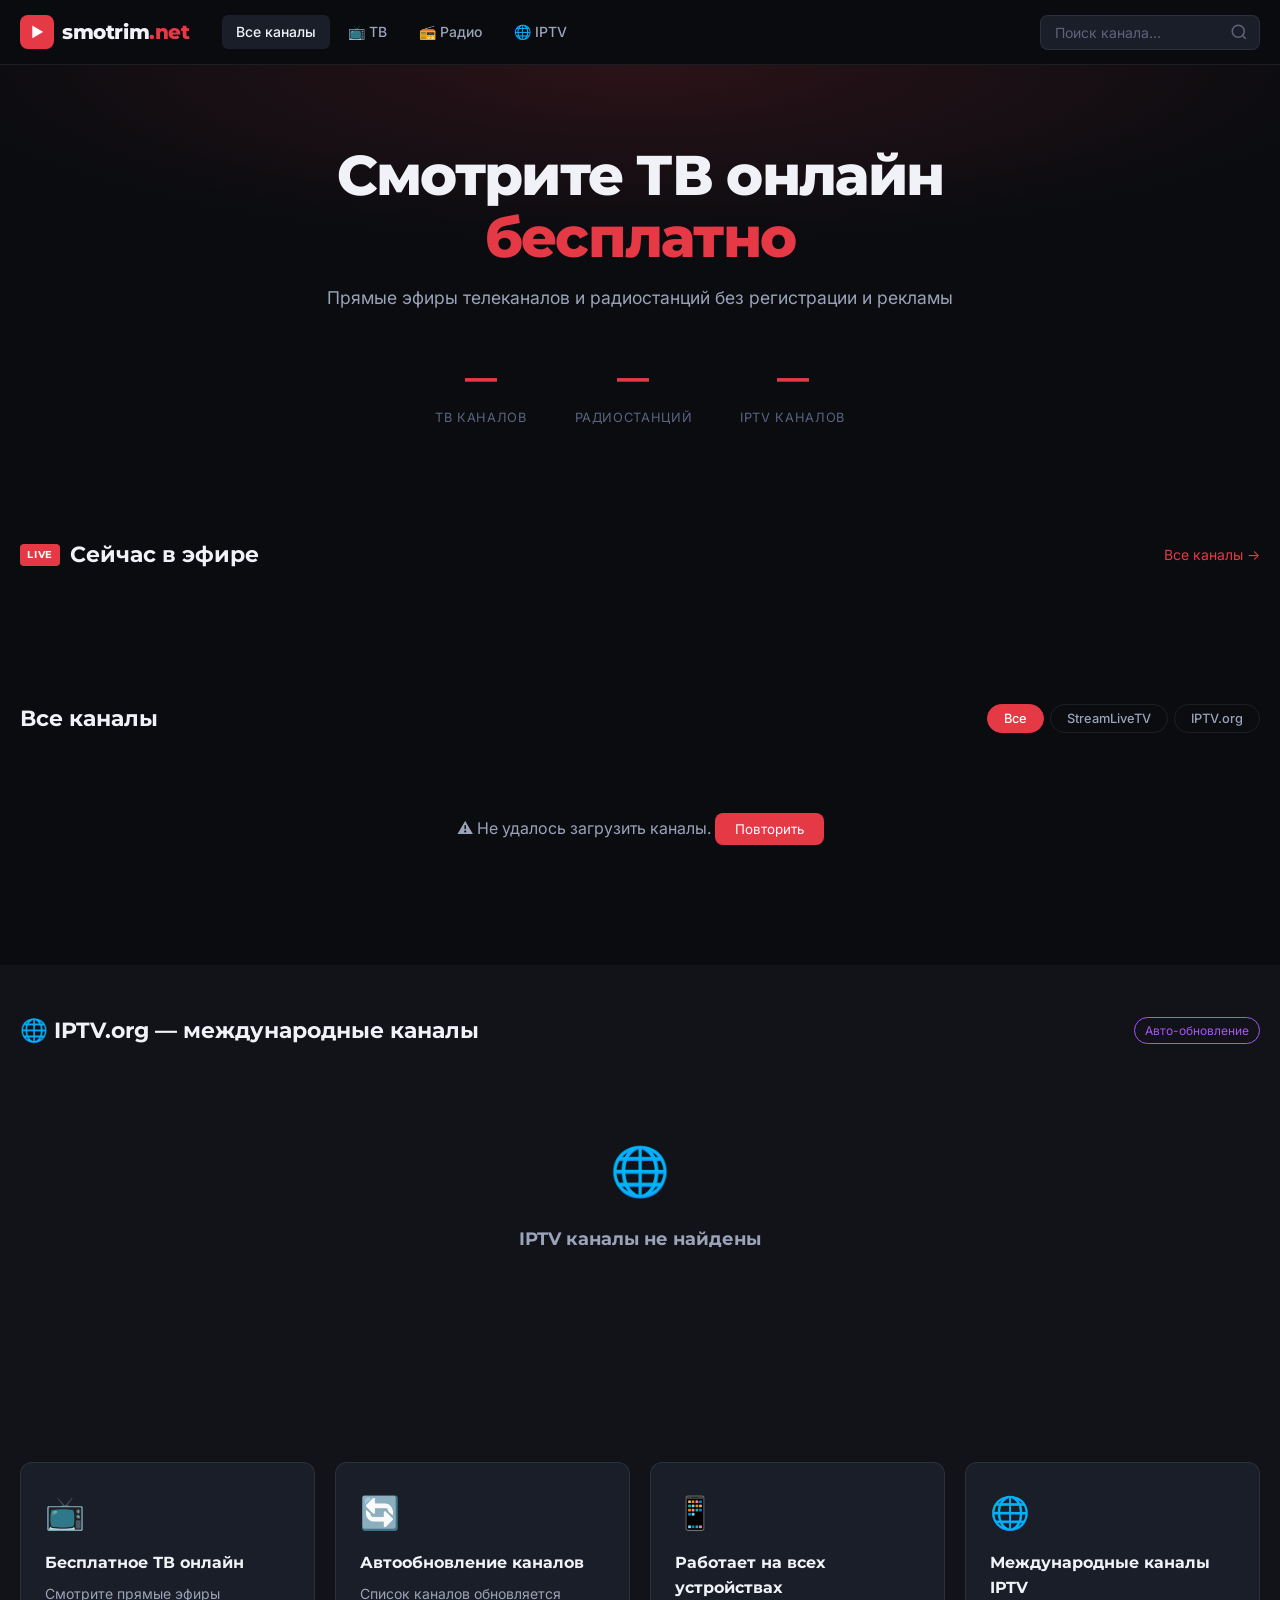
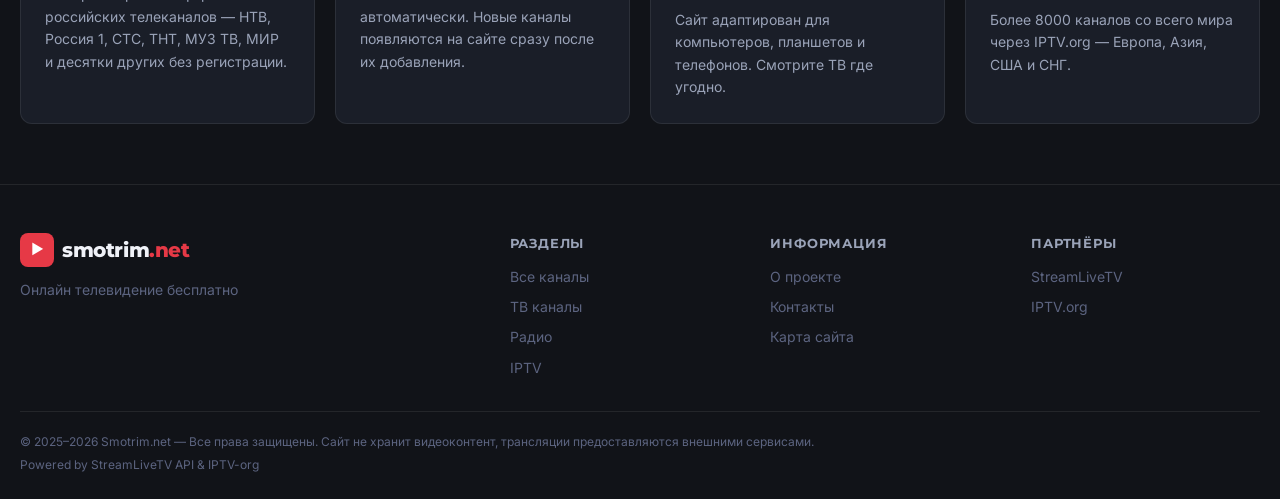
==== index.html @ cafd14a3 "Add files via upload" ====
<!DOCTYPE html>
<html lang="ru">
<head>
  <meta charset="UTF-8">
  <meta name="viewport" content="width=device-width, initial-scale=1.0">
  <title>Smotrim.net — Смотреть ТВ онлайн бесплатно | Прямые эфиры каналов</title>
  <meta name="description" content="Smotrim.net — смотрите российское и зарубежное телевидение онлайн бесплатно. Прямые эфиры более 50 телеканалов без регистрации. Россия 1, НТВ, СТС, ТНТ, МУЗ ТВ и другие.">
  <meta name="keywords" content="смотреть тв онлайн, телевидение онлайн бесплатно, прямой эфир, российское тв онлайн, smotrim, стримлайв">
  <meta name="robots" content="index, follow">
  <meta name="author" content="Smotrim.net">
  <link rel="canonical" href="https://smotrim.net/">

  <!-- Open Graph -->
  <meta property="og:type" content="website">
  <meta property="og:url" content="https://smotrim.net/">
  <meta property="og:title" content="Smotrim.net — Смотреть ТВ онлайн бесплатно">
  <meta property="og:description" content="Прямые эфиры более 50 российских и зарубежных телеканалов бесплатно и без регистрации.">
  <meta property="og:image" content="https://smotrim.net/og-image.jpg">
  <meta property="og:locale" content="ru_RU">

  <!-- Twitter Card -->
  <meta name="twitter:card" content="summary_large_image">
  <meta name="twitter:title" content="Smotrim.net — ТВ онлайн">
  <meta name="twitter:description" content="Прямые эфиры телеканалов бесплатно">

  <!-- Schema.org -->
  <script type="application/ld+json">
  {
    "@context": "https://schema.org",
    "@type": "WebSite",
    "name": "Smotrim.net",
    "url": "https://smotrim.net",
    "description": "Онлайн телевидение — прямые эфиры российских и зарубежных телеканалов бесплатно",
    "potentialAction": {
      "@type": "SearchAction",
      "target": "https://smotrim.net/search?q={search_term_string}",
      "query-input": "required name=search_term_string"
    }
  }
  </script>

  <link rel="preconnect" href="https://fonts.googleapis.com">
  <link rel="preconnect" href="https://fonts.gstatic.com" crossorigin>
  <link href="https://fonts.googleapis.com/css2?family=Montserrat:wght@400;500;600;700;800&family=Inter:wght@300;400;500&display=swap" rel="stylesheet">
  <link rel="stylesheet" href="css/style.css">
  <link rel="icon" type="image/svg+xml" href="favicon.svg">
</head>
<body>

<!-- HEADER -->
<header class="site-header" id="site-header">
  <div class="header-inner">
    <a href="/" class="logo" aria-label="Smotrim.net — главная">
      <span class="logo-icon">▶</span>
      <span class="logo-text">smotrim<span class="logo-dot">.net</span></span>
    </a>

    <nav class="main-nav" id="main-nav">
      <a href="/" class="nav-link active" data-filter="all">Все каналы</a>
      <a href="/tv" class="nav-link" data-filter="tv">📺 ТВ</a>
      <a href="/radio" class="nav-link" data-filter="radio">📻 Радио</a>
      <a href="/iptv" class="nav-link" data-filter="iptv">🌐 IPTV</a>
    </nav>

    <div class="header-right">
      <div class="search-wrap">
        <input type="search" id="search-input" class="search-input" placeholder="Поиск канала..." autocomplete="off">
        <button class="search-btn" aria-label="Поиск">
          <svg width="18" height="18" fill="none" stroke="currentColor" stroke-width="2" viewBox="0 0 24 24"><circle cx="11" cy="11" r="8"/><path d="m21 21-4.35-4.35"/></svg>
        </button>
      </div>
      <button class="burger-btn" id="burger-btn" aria-label="Меню">
        <span></span><span></span><span></span>
      </button>
    </div>
  </div>
</header>

<!-- HERO BANNER -->
<section class="hero" id="hero">
  <div class="hero-content">
    <h1 class="hero-title">Смотрите ТВ онлайн <span class="hero-accent">бесплатно</span></h1>
    <p class="hero-subtitle">Прямые эфиры телеканалов и радиостанций без регистрации и рекламы</p>
    <div class="hero-stats" id="hero-stats">
      <div class="stat"><span class="stat-num" id="stat-tv">—</span><span class="stat-label">ТВ каналов</span></div>
      <div class="stat"><span class="stat-num" id="stat-radio">—</span><span class="stat-label">Радиостанций</span></div>
      <div class="stat"><span class="stat-num" id="stat-iptv">—</span><span class="stat-label">IPTV каналов</span></div>
    </div>
  </div>
  <div class="hero-bg"></div>
</section>

<!-- FEATURED / LIVE NOW -->
<section class="section live-section" id="live-section">
  <div class="container">
    <div class="section-header">
      <h2 class="section-title"><span class="live-badge-inline">LIVE</span> Сейчас в эфире</h2>
      <a href="#all-channels" class="see-all">Все каналы →</a>
    </div>
    <div class="featured-grid" id="featured-grid">
      <!-- filled by JS -->
    </div>
  </div>
</section>

<!-- ALL CHANNELS -->
<section class="section" id="all-channels">
  <div class="container">
    <div class="section-header">
      <h2 class="section-title" id="channels-title">Все каналы</h2>
      <div class="filter-tabs" id="filter-tabs">
        <button class="ftab active" data-source="all">Все</button>
        <button class="ftab" data-source="streamlivetv">StreamLiveTV</button>
        <button class="ftab" data-source="iptv">IPTV.org</button>
      </div>
    </div>

    <!-- Loading -->
    <div class="loading-state" id="loading-state">
      <div class="spinner"></div>
      <p>Загружаем каналы...</p>
    </div>

    <!-- Error -->
    <div class="error-state hidden" id="error-state">
      <p>⚠️ Не удалось загрузить каналы. <button onclick="loadChannels()">Повторить</button></p>
    </div>

    <!-- Channels grid -->
    <div class="channels-grid" id="channels-grid">
      <!-- filled by JS -->
    </div>

    <!-- Pagination -->
    <div class="pagination" id="pagination"></div>
  </div>
</section>

<!-- PLAYER MODAL -->
<div class="player-overlay" id="player-overlay" role="dialog" aria-modal="true" aria-labelledby="player-title">
  <div class="player-modal">
    <div class="player-header">
      <div class="player-title-wrap">
        <span class="live-dot-animated"></span>
        <h2 class="player-channel-name" id="player-title">Канал</h2>
      </div>
      <button class="player-close" id="player-close" aria-label="Закрыть">✕</button>
    </div>
    <div class="player-body">
      <div class="player-frame-wrap" id="player-frame-wrap">
        <iframe id="player-iframe" src="" allowfullscreen allow="autoplay; fullscreen; picture-in-picture" frameborder="0" title="Прямой эфир"></iframe>
      </div>
      <div class="player-info" id="player-info">
        <p class="player-desc" id="player-desc"></p>
        <div class="player-meta" id="player-meta"></div>
        <a class="player-fullpage-btn" id="player-fullpage-btn" href="#" target="_blank">
          ⛶ Открыть на полный экран
        </a>
      </div>
    </div>
  </div>
</div>

<!-- IPTV section -->
<section class="section iptv-section" id="iptv-channels-section">
  <div class="container">
    <div class="section-header">
      <h2 class="section-title">🌐 IPTV.org — международные каналы</h2>
      <span class="section-badge">Авто-обновление</span>
    </div>
    <div class="loading-state" id="iptv-loading">
      <div class="spinner"></div><p>Загружаем IPTV...</p>
    </div>
    <div class="channels-grid" id="iptv-grid"></div>
    <div class="pagination" id="iptv-pagination"></div>
  </div>
</section>

<!-- ABOUT SEO SECTION -->
<section class="about-section">
  <div class="container">
    <div class="about-grid">
      <div class="about-card">
        <div class="about-icon">📺</div>
        <h3>Бесплатное ТВ онлайн</h3>
        <p>Смотрите прямые эфиры российских телеканалов — НТВ, Россия 1, СТС, ТНТ, МУЗ ТВ, МИР и десятки других без регистрации.</p>
      </div>
      <div class="about-card">
        <div class="about-icon">🔄</div>
        <h3>Автообновление каналов</h3>
        <p>Список каналов обновляется автоматически. Новые каналы появляются на сайте сразу после их добавления.</p>
      </div>
      <div class="about-card">
        <div class="about-icon">📱</div>
        <h3>Работает на всех устройствах</h3>
        <p>Сайт адаптирован для компьютеров, планшетов и телефонов. Смотрите ТВ где угодно.</p>
      </div>
      <div class="about-card">
        <div class="about-icon">🌐</div>
        <h3>Международные каналы IPTV</h3>
        <p>Более 8000 каналов со всего мира через IPTV.org — Европа, Азия, США и СНГ.</p>
      </div>
    </div>
  </div>
</section>

<!-- FOOTER -->
<footer class="site-footer">
  <div class="container">
    <div class="footer-grid">
      <div class="footer-brand">
        <a href="/" class="logo footer-logo">
          <span class="logo-icon">▶</span>
          <span class="logo-text">smotrim<span class="logo-dot">.net</span></span>
        </a>
        <p class="footer-tagline">Онлайн телевидение бесплатно</p>
      </div>
      <div class="footer-links">
        <h4>Разделы</h4>
        <a href="/">Все каналы</a>
        <a href="/tv">ТВ каналы</a>
        <a href="/radio">Радио</a>
        <a href="/iptv">IPTV</a>
      </div>
      <div class="footer-links">
        <h4>Информация</h4>
        <a href="/about">О проекте</a>
        <a href="/contacts">Контакты</a>
        <a href="/sitemap.xml">Карта сайта</a>
      </div>
      <div class="footer-links">
        <h4>Партнёры</h4>
        <a href="https://stlivetv.tatnet.app" target="_blank" rel="noopener">StreamLiveTV</a>
        <a href="https://iptv-org.github.io" target="_blank" rel="noopener">IPTV.org</a>
      </div>
    </div>
    <div class="footer-bottom">
      <p>© 2025–2026 Smotrim.net — Все права защищены. Сайт не хранит видеоконтент, трансляции предоставляются внешними сервисами.</p>
      <p>Powered by StreamLiveTV API &amp; IPTV-org</p>
    </div>
  </div>
</footer>

<script src="js/app.js"></script>
</body>
</html>
---- css/style.css ----
/* ===================================
   SMOTRIM.NET — Main Stylesheet
   =================================== */

:root {
  --bg: #0a0c10;
  --bg2: #111318;
  --bg3: #181c24;
  --surface: #1a1e28;
  --surface2: #222736;
  --border: rgba(255,255,255,0.08);
  --accent: #e63946;
  --accent2: #ff6b6b;
  --accent-glow: rgba(230,57,70,0.25);
  --text: #f0f2f8;
  --text2: #9aa3b8;
  --text3: #5c6480;
  --live: #22c55e;
  --radio: #3b82f6;
  --iptv: #a855f7;
  --radius: 12px;
  --radius-sm: 8px;
  --shadow: 0 4px 24px rgba(0,0,0,0.4);
  --transition: 0.2s ease;
  --font-head: 'Montserrat', sans-serif;
  --font-body: 'Inter', sans-serif;
}

*, *::before, *::after { box-sizing: border-box; margin: 0; padding: 0; }

html { scroll-behavior: smooth; font-size: 16px; }

body {
  font-family: var(--font-body);
  background: var(--bg);
  color: var(--text);
  line-height: 1.6;
  overflow-x: hidden;
}

.container { max-width: 1280px; margin: 0 auto; padding: 0 20px; }
.hidden { display: none !important; }

/* ===== HEADER ===== */
.site-header {
  position: sticky;
  top: 0;
  z-index: 100;
  background: rgba(10,12,16,0.92);
  backdrop-filter: blur(16px);
  border-bottom: 1px solid var(--border);
}

.header-inner {
  max-width: 1280px;
  margin: 0 auto;
  padding: 0 20px;
  height: 64px;
  display: flex;
  align-items: center;
  gap: 32px;
}

.logo {
  display: flex;
  align-items: center;
  gap: 8px;
  text-decoration: none;
  flex-shrink: 0;
}

.logo-icon {
  width: 34px;
  height: 34px;
  background: var(--accent);
  border-radius: 8px;
  display: flex;
  align-items: center;
  justify-content: center;
  font-size: 14px;
  color: #fff;
}

.logo-text {
  font-family: var(--font-head);
  font-size: 1.25rem;
  font-weight: 800;
  color: var(--text);
  letter-spacing: -0.02em;
}

.logo-dot { color: var(--accent); }

.main-nav {
  display: flex;
  gap: 4px;
  flex: 1;
}

.nav-link {
  padding: 6px 14px;
  border-radius: 6px;
  text-decoration: none;
  color: var(--text2);
  font-size: 0.875rem;
  font-weight: 500;
  transition: var(--transition);
}

.nav-link:hover, .nav-link.active {
  color: var(--text);
  background: var(--surface);
}

.header-right {
  display: flex;
  align-items: center;
  gap: 12px;
  margin-left: auto;
}

.search-wrap {
  position: relative;
  display: flex;
  align-items: center;
}

.search-input {
  background: var(--surface);
  border: 1px solid var(--border);
  border-radius: 8px;
  padding: 8px 40px 8px 14px;
  color: var(--text);
  font-size: 0.875rem;
  width: 220px;
  transition: var(--transition);
  font-family: var(--font-body);
}

.search-input::placeholder { color: var(--text3); }
.search-input:focus {
  outline: none;
  border-color: var(--accent);
  width: 280px;
}

.search-btn {
  position: absolute;
  right: 8px;
  background: none;
  border: none;
  color: var(--text3);
  cursor: pointer;
  padding: 4px;
  display: flex;
  align-items: center;
}

.burger-btn {
  display: none;
  flex-direction: column;
  gap: 5px;
  background: none;
  border: none;
  cursor: pointer;
  padding: 6px;
}

.burger-btn span {
  display: block;
  width: 22px;
  height: 2px;
  background: var(--text2);
  border-radius: 2px;
  transition: var(--transition);
}

/* ===== HERO ===== */
.hero {
  position: relative;
  padding: 80px 20px 60px;
  text-align: center;
  overflow: hidden;
}

.hero-bg {
  position: absolute;
  inset: 0;
  background: radial-gradient(ellipse 80% 60% at 50% 0%, rgba(230,57,70,0.15) 0%, transparent 70%);
  pointer-events: none;
}

.hero-content { position: relative; z-index: 1; max-width: 700px; margin: 0 auto; }

.hero-title {
  font-family: var(--font-head);
  font-size: clamp(2rem, 5vw, 3.5rem);
  font-weight: 800;
  line-height: 1.1;
  letter-spacing: -0.03em;
  margin-bottom: 16px;
}

.hero-accent { color: var(--accent); }

.hero-subtitle {
  font-size: 1.1rem;
  color: var(--text2);
  margin-bottom: 40px;
}

.hero-stats {
  display: flex;
  justify-content: center;
  gap: 48px;
}

.stat { text-align: center; }
.stat-num {
  display: block;
  font-family: var(--font-head);
  font-size: 2rem;
  font-weight: 800;
  color: var(--accent);
}
.stat-label {
  font-size: 0.8rem;
  color: var(--text3);
  text-transform: uppercase;
  letter-spacing: 0.05em;
}

/* ===== SECTIONS ===== */
.section { padding: 48px 0; }
.iptv-section { background: var(--bg2); }

.section-header {
  display: flex;
  align-items: center;
  justify-content: space-between;
  margin-bottom: 24px;
  gap: 16px;
  flex-wrap: wrap;
}

.section-title {
  font-family: var(--font-head);
  font-size: 1.4rem;
  font-weight: 700;
  display: flex;
  align-items: center;
  gap: 10px;
}

.live-badge-inline {
  background: var(--accent);
  color: #fff;
  font-size: 0.65rem;
  font-weight: 700;
  padding: 3px 7px;
  border-radius: 4px;
  letter-spacing: 0.08em;
  animation: pulse-badge 2s infinite;
}

@keyframes pulse-badge {
  0%, 100% { opacity: 1; }
  50% { opacity: 0.6; }
}

.section-badge {
  font-size: 0.75rem;
  color: var(--iptv);
  border: 1px solid var(--iptv);
  padding: 3px 10px;
  border-radius: 20px;
}

.see-all {
  font-size: 0.875rem;
  color: var(--accent);
  text-decoration: none;
  transition: var(--transition);
}
.see-all:hover { color: var(--accent2); }

/* ===== FILTER TABS ===== */
.filter-tabs {
  display: flex;
  gap: 6px;
  flex-wrap: wrap;
}

.ftab {
  padding: 6px 16px;
  border-radius: 20px;
  border: 1px solid var(--border);
  background: transparent;
  color: var(--text2);
  font-size: 0.8rem;
  font-weight: 500;
  cursor: pointer;
  transition: var(--transition);
  font-family: var(--font-body);
}

.ftab:hover { border-color: var(--accent); color: var(--text); }
.ftab.active {
  background: var(--accent);
  border-color: var(--accent);
  color: #fff;
}

/* ===== FEATURED GRID (horizontal scroll) ===== */
.featured-grid {
  display: flex;
  gap: 16px;
  overflow-x: auto;
  padding-bottom: 8px;
  scrollbar-width: thin;
  scrollbar-color: var(--surface2) transparent;
}

.featured-grid::-webkit-scrollbar { height: 4px; }
.featured-grid::-webkit-scrollbar-track { background: transparent; }
.featured-grid::-webkit-scrollbar-thumb { background: var(--surface2); border-radius: 4px; }

.featured-card {
  flex-shrink: 0;
  width: 220px;
  background: var(--surface);
  border-radius: var(--radius);
  border: 1px solid var(--border);
  overflow: hidden;
  cursor: pointer;
  transition: transform 0.2s, border-color 0.2s;
  position: relative;
}

.featured-card:hover {
  transform: translateY(-4px);
  border-color: var(--accent);
}

.featured-thumb {
  height: 120px;
  background: var(--surface2);
  display: flex;
  align-items: center;
  justify-content: center;
  font-size: 2.5rem;
  position: relative;
  overflow: hidden;
}

.featured-thumb img {
  width: 100%;
  height: 100%;
  object-fit: cover;
}

.live-dot-wrap {
  position: absolute;
  top: 8px;
  left: 8px;
}

.featured-info { padding: 10px 12px; }
.featured-name {
  font-family: var(--font-head);
  font-weight: 600;
  font-size: 0.875rem;
  white-space: nowrap;
  overflow: hidden;
  text-overflow: ellipsis;
}
.featured-owner { font-size: 0.75rem; color: var(--text3); margin-top: 2px; }

/* ===== CHANNELS GRID ===== */
.channels-grid {
  display: grid;
  grid-template-columns: repeat(auto-fill, minmax(200px, 1fr));
  gap: 16px;
}

.channel-card {
  background: var(--surface);
  border-radius: var(--radius);
  border: 1px solid var(--border);
  overflow: hidden;
  cursor: pointer;
  transition: transform 0.2s, border-color 0.2s, box-shadow 0.2s;
  position: relative;
  text-decoration: none;
  color: inherit;
  display: block;
}

.channel-card:hover {
  transform: translateY(-3px);
  border-color: rgba(230,57,70,0.5);
  box-shadow: 0 8px 32px rgba(230,57,70,0.15);
}

.channel-thumb {
  aspect-ratio: 16/9;
  background: var(--bg3);
  display: flex;
  align-items: center;
  justify-content: center;
  font-size: 2rem;
  position: relative;
  overflow: hidden;
}

.channel-thumb img {
  width: 100%;
  height: 100%;
  object-fit: cover;
}

.ch-type-badge {
  position: absolute;
  top: 6px;
  right: 6px;
  font-size: 0.6rem;
  font-weight: 700;
  padding: 2px 6px;
  border-radius: 4px;
  letter-spacing: 0.05em;
  text-transform: uppercase;
}

.ch-type-tv { background: rgba(230,57,70,0.85); color: #fff; }
.ch-type-radio { background: rgba(59,130,246,0.85); color: #fff; }
.ch-type-iptv { background: rgba(168,85,247,0.85); color: #fff; }

.ch-live-badge {
  position: absolute;
  top: 6px;
  left: 6px;
  font-size: 0.6rem;
  font-weight: 700;
  padding: 2px 6px;
  border-radius: 4px;
  background: var(--live);
  color: #fff;
  letter-spacing: 0.05em;
  display: flex;
  align-items: center;
  gap: 4px;
}

.live-dot {
  width: 6px;
  height: 6px;
  border-radius: 50%;
  background: #fff;
  animation: blink 1.5s infinite;
}

@keyframes blink {
  0%, 100% { opacity: 1; }
  50% { opacity: 0.2; }
}

.live-dot-animated {
  display: inline-block;
  width: 8px;
  height: 8px;
  border-radius: 50%;
  background: var(--live);
  animation: blink 1.5s infinite;
  flex-shrink: 0;
}

.channel-info { padding: 10px 12px 12px; }

.channel-name {
  font-family: var(--font-head);
  font-weight: 600;
  font-size: 0.875rem;
  line-height: 1.3;
  margin-bottom: 4px;
  display: -webkit-box;
  -webkit-line-clamp: 2;
  -webkit-box-orient: vertical;
  overflow: hidden;
}

.channel-desc {
  font-size: 0.75rem;
  color: var(--text3);
  display: -webkit-box;
  -webkit-line-clamp: 2;
  -webkit-box-orient: vertical;
  overflow: hidden;
  line-height: 1.4;
}

.channel-footer {
  display: flex;
  align-items: center;
  justify-content: space-between;
  margin-top: 8px;
  padding-top: 8px;
  border-top: 1px solid var(--border);
}

.channel-owner {
  font-size: 0.7rem;
  color: var(--text3);
  display: flex;
  align-items: center;
  gap: 4px;
}

.channel-owner::before {
  content: "👤";
  font-size: 0.65rem;
}

.play-icon {
  width: 28px;
  height: 28px;
  background: var(--accent);
  border-radius: 50%;
  display: flex;
  align-items: center;
  justify-content: center;
  font-size: 0.7rem;
  color: #fff;
  opacity: 0;
  transform: scale(0.8);
  transition: var(--transition);
}

.channel-card:hover .play-icon {
  opacity: 1;
  transform: scale(1);
}

/* ===== LOADING / ERROR ===== */
.loading-state {
  display: flex;
  flex-direction: column;
  align-items: center;
  gap: 16px;
  padding: 60px 0;
  color: var(--text2);
}

.spinner {
  width: 40px;
  height: 40px;
  border: 3px solid var(--border);
  border-top-color: var(--accent);
  border-radius: 50%;
  animation: spin 0.8s linear infinite;
}

@keyframes spin { to { transform: rotate(360deg); } }

.error-state {
  text-align: center;
  padding: 40px;
  color: var(--text2);
}

.error-state button {
  margin-top: 12px;
  padding: 8px 20px;
  background: var(--accent);
  color: #fff;
  border: none;
  border-radius: 8px;
  cursor: pointer;
  font-family: var(--font-body);
}

/* ===== PAGINATION ===== */
.pagination {
  display: flex;
  justify-content: center;
  gap: 8px;
  margin-top: 32px;
  flex-wrap: wrap;
}

.pag-btn {
  padding: 8px 14px;
  border-radius: 8px;
  border: 1px solid var(--border);
  background: transparent;
  color: var(--text2);
  cursor: pointer;
  font-size: 0.875rem;
  font-family: var(--font-body);
  transition: var(--transition);
  min-width: 40px;
}

.pag-btn:hover { border-color: var(--accent); color: var(--text); }
.pag-btn.active {
  background: var(--accent);
  border-color: var(--accent);
  color: #fff;
  font-weight: 600;
}
.pag-btn:disabled { opacity: 0.3; cursor: default; }

/* ===== PLAYER MODAL ===== */
.player-overlay {
  display: none;
  position: fixed;
  inset: 0;
  z-index: 1000;
  background: rgba(0,0,0,0.85);
  backdrop-filter: blur(8px);
  padding: 16px;
  overflow-y: auto;
}

.player-overlay.open { display: flex; align-items: flex-start; justify-content: center; padding-top: 60px; }

.player-modal {
  background: var(--surface);
  border-radius: var(--radius);
  border: 1px solid var(--border);
  width: 100%;
  max-width: 960px;
  overflow: hidden;
  animation: modal-in 0.25s ease;
}

@keyframes modal-in {
  from { transform: translateY(30px); opacity: 0; }
  to { transform: translateY(0); opacity: 1; }
}

.player-header {
  display: flex;
  align-items: center;
  justify-content: space-between;
  padding: 16px 20px;
  border-bottom: 1px solid var(--border);
}

.player-title-wrap {
  display: flex;
  align-items: center;
  gap: 10px;
}

.player-channel-name {
  font-family: var(--font-head);
  font-size: 1.1rem;
  font-weight: 700;
}

.player-close {
  width: 36px;
  height: 36px;
  background: var(--bg3);
  border: 1px solid var(--border);
  border-radius: 50%;
  color: var(--text2);
  cursor: pointer;
  font-size: 1rem;
  display: flex;
  align-items: center;
  justify-content: center;
  transition: var(--transition);
}

.player-close:hover { background: var(--accent); color: #fff; border-color: var(--accent); }

.player-body { display: flex; flex-direction: column; }

.player-frame-wrap {
  position: relative;
  padding-bottom: 56.25%;
  background: #000;
}

.player-frame-wrap iframe {
  position: absolute;
  inset: 0;
  width: 100%;
  height: 100%;
}

.player-info {
  padding: 16px 20px;
  border-top: 1px solid var(--border);
}

.player-desc {
  color: var(--text2);
  font-size: 0.875rem;
  margin-bottom: 12px;
  line-height: 1.5;
}

.player-meta {
  display: flex;
  gap: 12px;
  flex-wrap: wrap;
  font-size: 0.8rem;
  color: var(--text3);
  margin-bottom: 12px;
}

.player-fullpage-btn {
  display: inline-flex;
  align-items: center;
  gap: 6px;
  padding: 8px 16px;
  background: var(--surface2);
  border: 1px solid var(--border);
  border-radius: 8px;
  color: var(--text2);
  text-decoration: none;
  font-size: 0.825rem;
  transition: var(--transition);
}

.player-fullpage-btn:hover {
  background: var(--accent);
  color: #fff;
  border-color: var(--accent);
}

/* ===== ABOUT SECTION ===== */
.about-section {
  background: var(--bg2);
  padding: 60px 0;
}

.about-grid {
  display: grid;
  grid-template-columns: repeat(auto-fill, minmax(240px, 1fr));
  gap: 20px;
}

.about-card {
  background: var(--surface);
  border-radius: var(--radius);
  border: 1px solid var(--border);
  padding: 24px;
  transition: var(--transition);
}

.about-card:hover {
  border-color: rgba(230,57,70,0.3);
  transform: translateY(-2px);
}

.about-icon { font-size: 2rem; margin-bottom: 12px; }

.about-card h3 {
  font-family: var(--font-head);
  font-size: 1rem;
  font-weight: 700;
  margin-bottom: 8px;
}

.about-card p { font-size: 0.875rem; color: var(--text2); line-height: 1.6; }

/* ===== FOOTER ===== */
.site-footer {
  background: var(--bg2);
  border-top: 1px solid var(--border);
  padding: 48px 0 24px;
}

.footer-grid {
  display: grid;
  grid-template-columns: 2fr 1fr 1fr 1fr;
  gap: 32px;
  margin-bottom: 32px;
}

.footer-brand .footer-logo { margin-bottom: 12px; display: inline-flex; }
.footer-tagline { font-size: 0.875rem; color: var(--text3); }

.footer-links { display: flex; flex-direction: column; gap: 8px; }
.footer-links h4 {
  font-family: var(--font-head);
  font-size: 0.825rem;
  font-weight: 700;
  color: var(--text2);
  text-transform: uppercase;
  letter-spacing: 0.06em;
  margin-bottom: 4px;
}

.footer-links a {
  font-size: 0.875rem;
  color: var(--text3);
  text-decoration: none;
  transition: var(--transition);
}
.footer-links a:hover { color: var(--text); }

.footer-bottom {
  border-top: 1px solid var(--border);
  padding-top: 20px;
  display: flex;
  flex-direction: column;
  gap: 4px;
}

.footer-bottom p {
  font-size: 0.75rem;
  color: var(--text3);
}

/* ===== EMPTY STATE ===== */
.empty-state {
  text-align: center;
  padding: 60px 20px;
  color: var(--text2);
}
.empty-state .empty-icon { font-size: 3rem; margin-bottom: 16px; }
.empty-state h3 { font-family: var(--font-head); font-size: 1.1rem; margin-bottom: 8px; }
.empty-state p { font-size: 0.875rem; color: var(--text3); }

/* ===== CHANNEL PAGE (single channel SEO) ===== */
.channel-hero {
  padding: 40px 0;
  background: var(--bg2);
  border-bottom: 1px solid var(--border);
}

.channel-hero-inner {
  display: flex;
  gap: 24px;
  align-items: flex-start;
}

.channel-hero-thumb {
  width: 120px;
  height: 80px;
  border-radius: var(--radius-sm);
  background: var(--surface);
  display: flex;
  align-items: center;
  justify-content: center;
  font-size: 2.5rem;
  flex-shrink: 0;
  overflow: hidden;
}

.channel-hero-thumb img { width: 100%; height: 100%; object-fit: cover; }

.channel-hero-info h1 {
  font-family: var(--font-head);
  font-size: 1.75rem;
  font-weight: 800;
  margin-bottom: 8px;
}

.channel-hero-meta {
  display: flex;
  gap: 12px;
  flex-wrap: wrap;
  font-size: 0.825rem;
  color: var(--text2);
}

/* ===== RESPONSIVE ===== */
@media (max-width: 1024px) {
  .footer-grid { grid-template-columns: 1fr 1fr; }
}

@media (max-width: 768px) {
  .main-nav { display: none; position: fixed; top: 64px; left: 0; right: 0; background: var(--bg); border-bottom: 1px solid var(--border); flex-direction: column; padding: 16px; gap: 4px; }
  .main-nav.open { display: flex; }
  .burger-btn { display: flex; }
  .search-input { width: 160px; }
  .search-input:focus { width: 200px; }
  .hero { padding: 48px 20px 40px; }
  .hero-stats { gap: 24px; }
  .stat-num { font-size: 1.5rem; }
  .channels-grid { grid-template-columns: repeat(auto-fill, minmax(160px, 1fr)); gap: 12px; }
  .footer-grid { grid-template-columns: 1fr 1fr; gap: 24px; }
  .player-overlay.open { padding-top: 0; align-items: stretch; }
  .player-modal { border-radius: 0; min-height: 100vh; }
  .filter-tabs { display: none; }
}

@media (max-width: 480px) {
  .channels-grid { grid-template-columns: repeat(2, 1fr); gap: 10px; }
  .footer-grid { grid-template-columns: 1fr; }
  .hero-stats { gap: 16px; }
  .search-wrap { display: none; }
}

/* ===== SCROLLBAR ===== */
::-webkit-scrollbar { width: 6px; }
::-webkit-scrollbar-track { background: var(--bg); }
::-webkit-scrollbar-thumb { background: var(--surface2); border-radius: 3px; }
::-webkit-scrollbar-thumb:hover { background: var(--text3); }

/* ===== SELECTION ===== */
::selection { background: rgba(230,57,70,0.3); color: var(--text); }
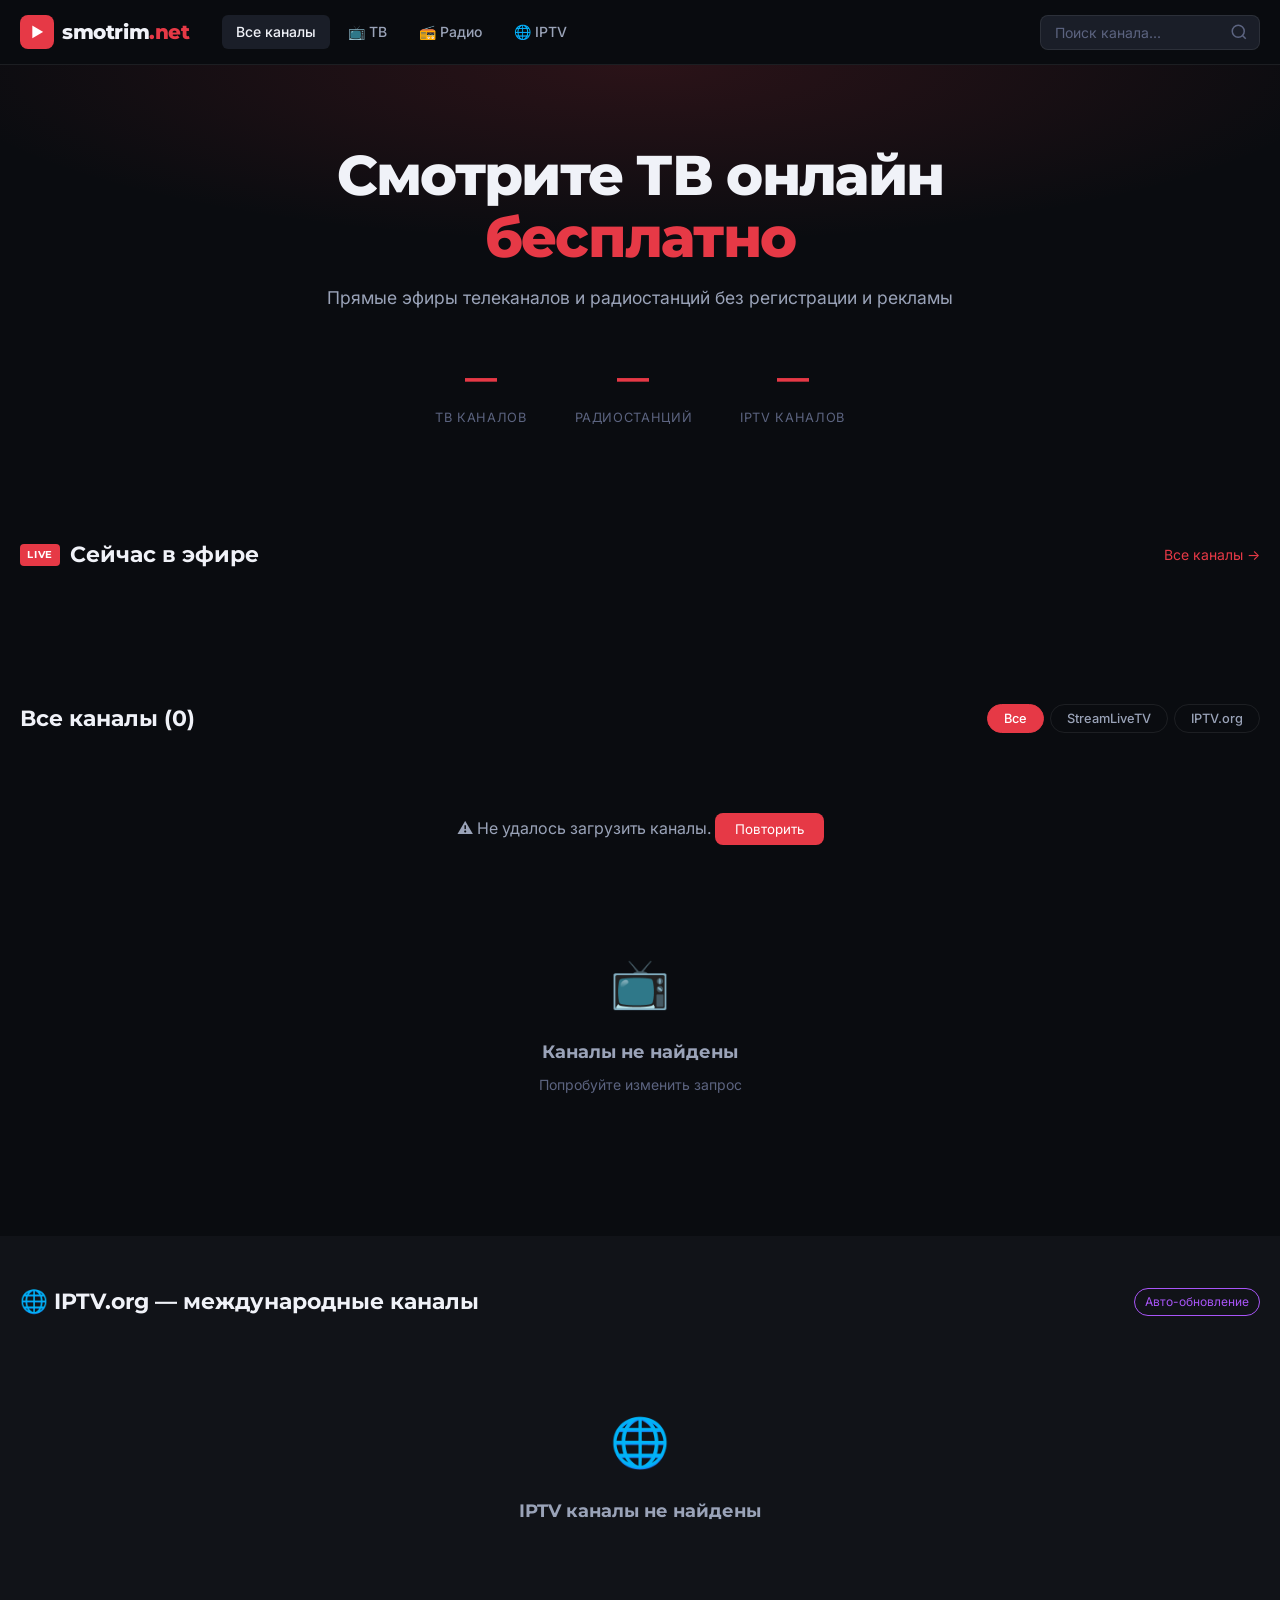
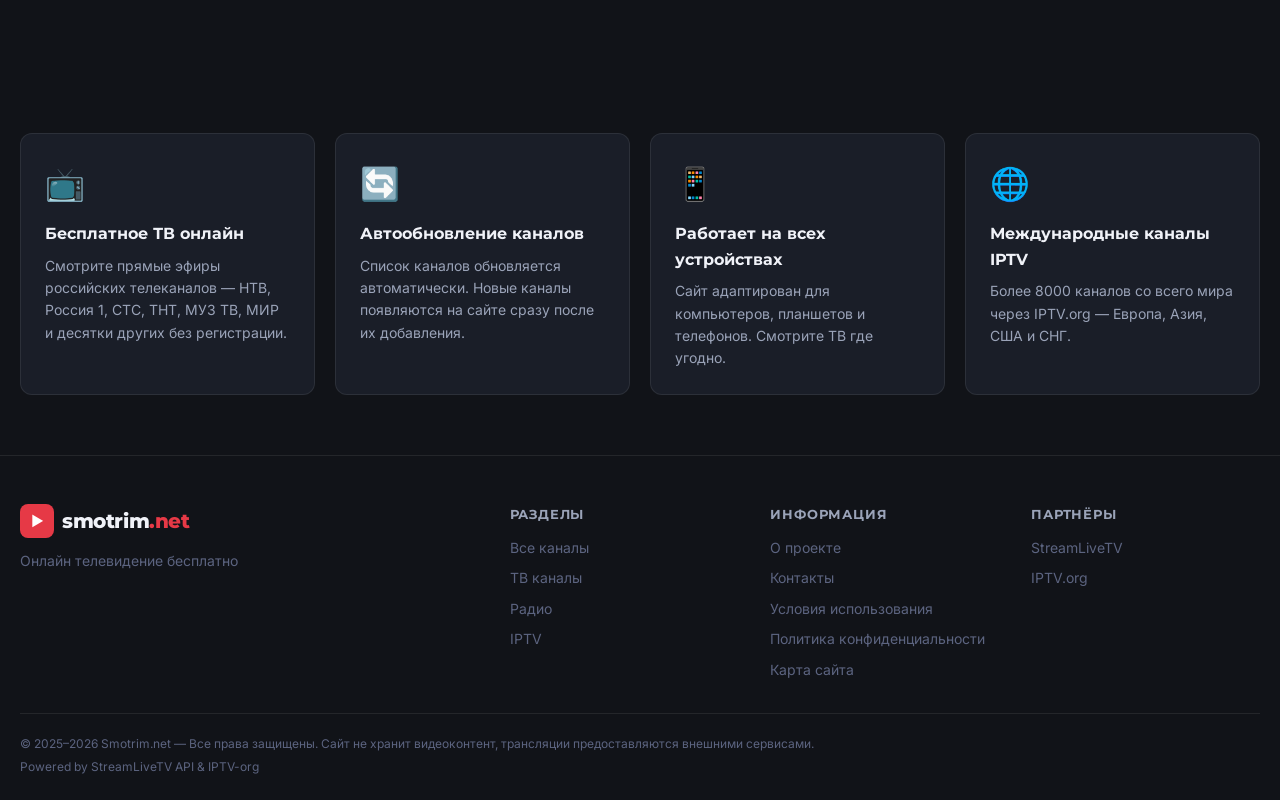
==== commit d14fb9c4: "Harden routing and add legal/info pages for production" ====
--- a/index.html
+++ b/index.html
@@ -56,10 +56,10 @@
     </a>
 
     <nav class="main-nav" id="main-nav">
-      <a href="/" class="nav-link active" data-filter="all">Все каналы</a>
-      <a href="/tv" class="nav-link" data-filter="tv">📺 ТВ</a>
-      <a href="/radio" class="nav-link" data-filter="radio">📻 Радио</a>
-      <a href="/iptv" class="nav-link" data-filter="iptv">🌐 IPTV</a>
+    <a href="#all" class="nav-link active" data-filter="all">Все каналы</a>
+      <a href="#tv" class="nav-link" data-filter="tv">📺 ТВ</a>
+      <a href="#radio" class="nav-link" data-filter="radio">📻 Радио</a>
+      <a href="#iptv" class="nav-link" data-filter="iptv">🌐 IPTV</a>
     </nav>
 
     <div class="header-right">
@@ -218,14 +218,16 @@
       <div class="footer-links">
         <h4>Разделы</h4>
         <a href="/">Все каналы</a>
-        <a href="/tv">ТВ каналы</a>
-        <a href="/radio">Радио</a>
-        <a href="/iptv">IPTV</a>
+        <a href="#tv">ТВ каналы</a>
+        <a href="#radio">Радио</a>
+        <a href="#iptv">IPTV</a>
       </div>
       <div class="footer-links">
         <h4>Информация</h4>
-        <a href="/about">О проекте</a>
-        <a href="/contacts">Контакты</a>
+        <a href="/about.html">О проекте</a>
+        <a href="/contacts.html">Контакты</a>
+        <a href="/terms.html">Условия использования</a>
+        <a href="/privacy.html">Политика конфиденциальности</a>
         <a href="/sitemap.xml">Карта сайта</a>
       </div>
       <div class="footer-links">
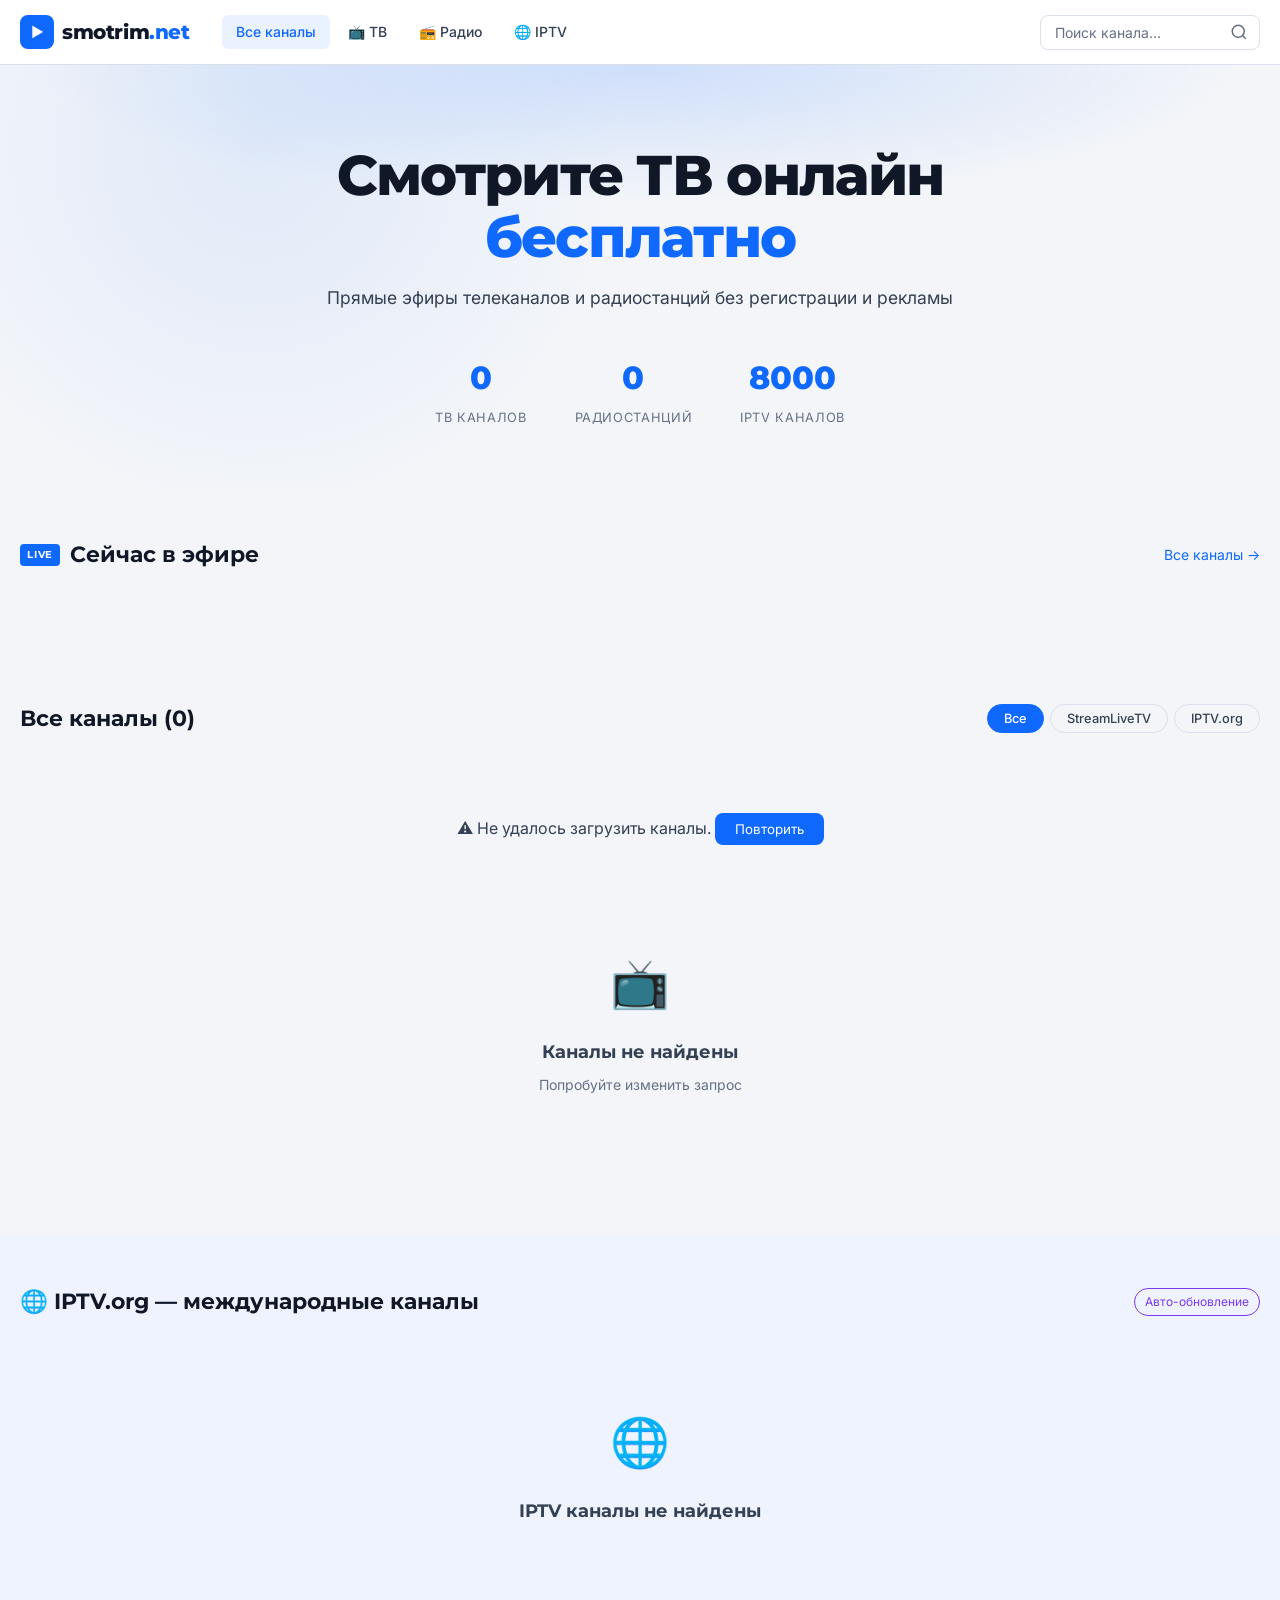
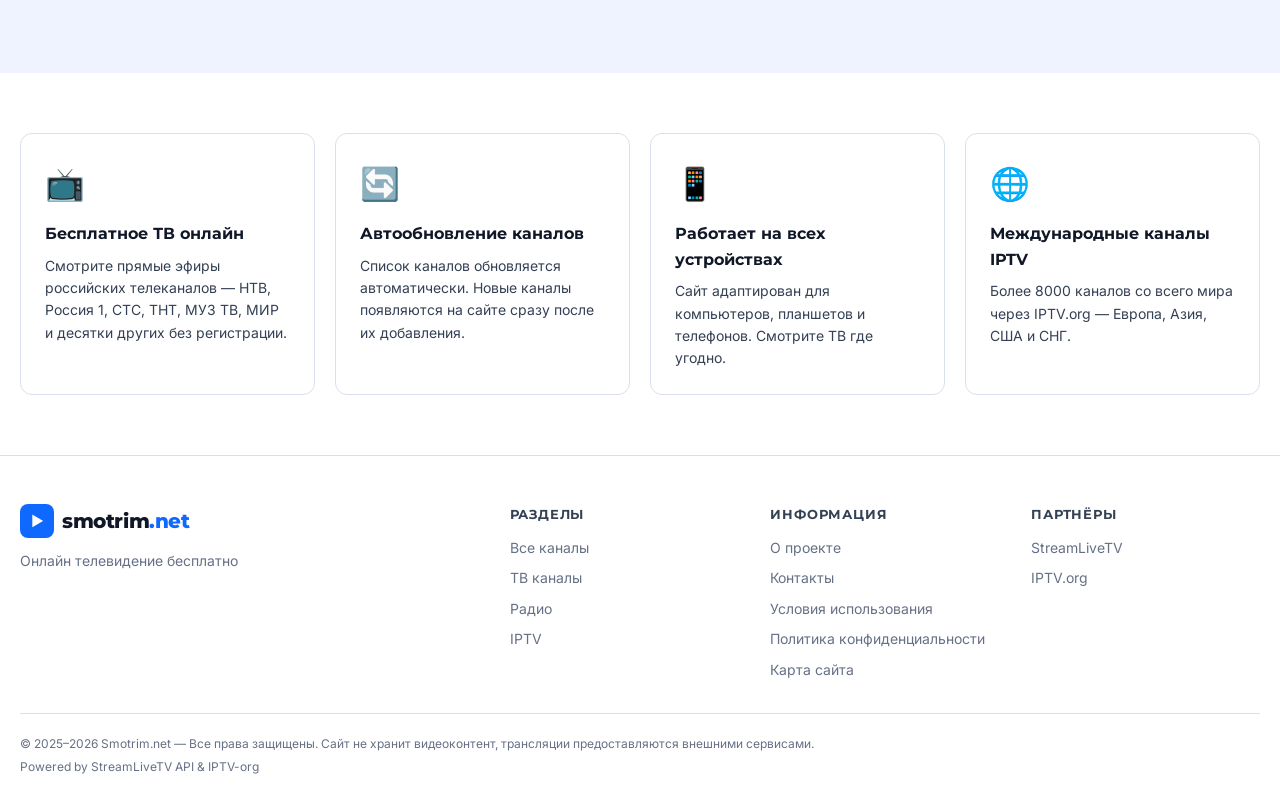
==== commit a0261491: "Add SEO file generator for automatic domain updates" ====
--- a/index.html
+++ b/index.html
@@ -8,14 +8,14 @@
   <meta name="keywords" content="смотреть тв онлайн, телевидение онлайн бесплатно, прямой эфир, российское тв онлайн, smotrim, стримлайв">
   <meta name="robots" content="index, follow">
   <meta name="author" content="Smotrim.net">
-  <link rel="canonical" href="https://smotrim.net/">
+  <link rel="canonical" id="canonical-link" href="/">
 
   <!-- Open Graph -->
   <meta property="og:type" content="website">
-  <meta property="og:url" content="https://smotrim.net/">
+  <meta property="og:url" id="og-url" content="/">
   <meta property="og:title" content="Smotrim.net — Смотреть ТВ онлайн бесплатно">
   <meta property="og:description" content="Прямые эфиры более 50 российских и зарубежных телеканалов бесплатно и без регистрации.">
-  <meta property="og:image" content="https://smotrim.net/og-image.jpg">
+  <meta property="og:image" content="/og-image.jpg">
   <meta property="og:locale" content="ru_RU">
 
   <!-- Twitter Card -->
@@ -24,7 +24,7 @@
   <meta name="twitter:description" content="Прямые эфиры телеканалов бесплатно">
 
   <!-- Schema.org -->
-  <script type="application/ld+json">
+  <script type="application/ld+json" id="schema-json">
   {
     "@context": "https://schema.org",
     "@type": "WebSite",
@@ -38,6 +38,27 @@
     }
   }
   </script>
+  <script>
+    (function applyDynamicSeoHost() {
+      const origin = window.location.origin;
+      const canonical = document.getElementById('canonical-link');
+      if (canonical) canonical.href = `${origin}/`;
+      const ogUrl = document.getElementById('og-url');
+      if (ogUrl) ogUrl.content = `${origin}/`;
+      const schemaEl = document.getElementById('schema-json');
+      if (!schemaEl) return;
+      try {
+        const schema = JSON.parse(schemaEl.textContent);
+        schema.url = `${origin}/`;
+        if (schema.potentialAction) {
+          schema.potentialAction.target = `${origin}/search?q={search_term_string}`;
+        }
+        schemaEl.textContent = JSON.stringify(schema);
+      } catch (e) {
+        console.warn('Schema JSON parse error', e);
+      }
+    })();
+  </script>
 
   <link rel="preconnect" href="https://fonts.googleapis.com">
   <link rel="preconnect" href="https://fonts.gstatic.com" crossorigin>
@@ -56,10 +77,10 @@
     </a>
 
     <nav class="main-nav" id="main-nav">
-    <a href="#all" class="nav-link active" data-filter="all">Все каналы</a>
-      <a href="#tv" class="nav-link" data-filter="tv">📺 ТВ</a>
-      <a href="#radio" class="nav-link" data-filter="radio">📻 Радио</a>
-      <a href="#iptv" class="nav-link" data-filter="iptv">🌐 IPTV</a>
+    <a href="/" class="nav-link active" data-filter="all">Все каналы</a>
+      <a href="/tv" class="nav-link" data-filter="tv">📺 ТВ</a>
+      <a href="/radio" class="nav-link" data-filter="radio">📻 Радио</a>
+      <a href="/iptv" class="nav-link" data-filter="iptv">🌐 IPTV</a>
     </nav>
 
     <div class="header-right">
@@ -218,9 +239,9 @@
       <div class="footer-links">
         <h4>Разделы</h4>
         <a href="/">Все каналы</a>
-        <a href="#tv">ТВ каналы</a>
-        <a href="#radio">Радио</a>
-        <a href="#iptv">IPTV</a>
+        <a href="/tv">ТВ каналы</a>
+        <a href="/radio">Радио</a>
+        <a href="/iptv">IPTV</a>
       </div>
       <div class="footer-links">
         <h4>Информация</h4>
--- a/css/style.css
+++ b/css/style.css
@@ -3,24 +3,24 @@
    =================================== */
 
 :root {
-  --bg: #0a0c10;
-  --bg2: #111318;
-  --bg3: #181c24;
-  --surface: #1a1e28;
-  --surface2: #222736;
-  --border: rgba(255,255,255,0.08);
-  --accent: #e63946;
-  --accent2: #ff6b6b;
-  --accent-glow: rgba(230,57,70,0.25);
-  --text: #f0f2f8;
-  --text2: #9aa3b8;
-  --text3: #5c6480;
-  --live: #22c55e;
-  --radio: #3b82f6;
-  --iptv: #a855f7;
+  --bg: #f3f5f9;
+  --bg2: #ffffff;
+  --bg3: #eef2f8;
+  --surface: #ffffff;
+  --surface2: #f8faff;
+  --border: #d9dfeb;
+  --accent: #0f69ff;
+  --accent2: #2e7dff;
+  --accent-glow: rgba(15,105,255,0.24);
+  --text: #101828;
+  --text2: #344054;
+  --text3: #667085;
+  --live: #16a34a;
+  --radio: #2563eb;
+  --iptv: #7c3aed;
   --radius: 12px;
   --radius-sm: 8px;
-  --shadow: 0 4px 24px rgba(0,0,0,0.4);
+  --shadow: 0 10px 30px rgba(16,24,40,0.08);
   --transition: 0.2s ease;
   --font-head: 'Montserrat', sans-serif;
   --font-body: 'Inter', sans-serif;
@@ -46,7 +46,7 @@
   position: sticky;
   top: 0;
   z-index: 100;
-  background: rgba(10,12,16,0.92);
+  background: rgba(255,255,255,0.96);
   backdrop-filter: blur(16px);
   border-bottom: 1px solid var(--border);
 }
@@ -108,8 +108,8 @@
 }
 
 .nav-link:hover, .nav-link.active {
-  color: var(--text);
-  background: var(--surface);
+  color: var(--accent);
+  background: #eaf1ff;
 }
 
 .header-right {
@@ -186,7 +186,9 @@
 .hero-bg {
   position: absolute;
   inset: 0;
-  background: radial-gradient(ellipse 80% 60% at 50% 0%, rgba(230,57,70,0.15) 0%, transparent 70%);
+  background:
+    radial-gradient(ellipse 65% 45% at 50% 0%, rgba(15,105,255,0.16) 0%, transparent 72%),
+    radial-gradient(circle at 20% 20%, rgba(15,105,255,0.08) 0%, transparent 34%);
   pointer-events: none;
 }
 
@@ -232,7 +234,7 @@
 
 /* ===== SECTIONS ===== */
 .section { padding: 48px 0; }
-.iptv-section { background: var(--bg2); }
+.iptv-section { background: #eef3ff; }
 
 .section-header {
   display: flex;
@@ -905,3 +907,15 @@
 
 /* ===== SELECTION ===== */
 ::selection { background: rgba(230,57,70,0.3); color: var(--text); }
+
+
+.channel-card {
+  box-shadow: 0 10px 30px rgba(0,0,0,.25);
+}
+.channel-card:hover {
+  transform: translateY(-3px);
+  box-shadow: 0 18px 32px rgba(0,0,0,.34), 0 0 0 1px var(--accent-glow);
+}
+.player-modal {
+  border: 1px solid var(--border);
+}
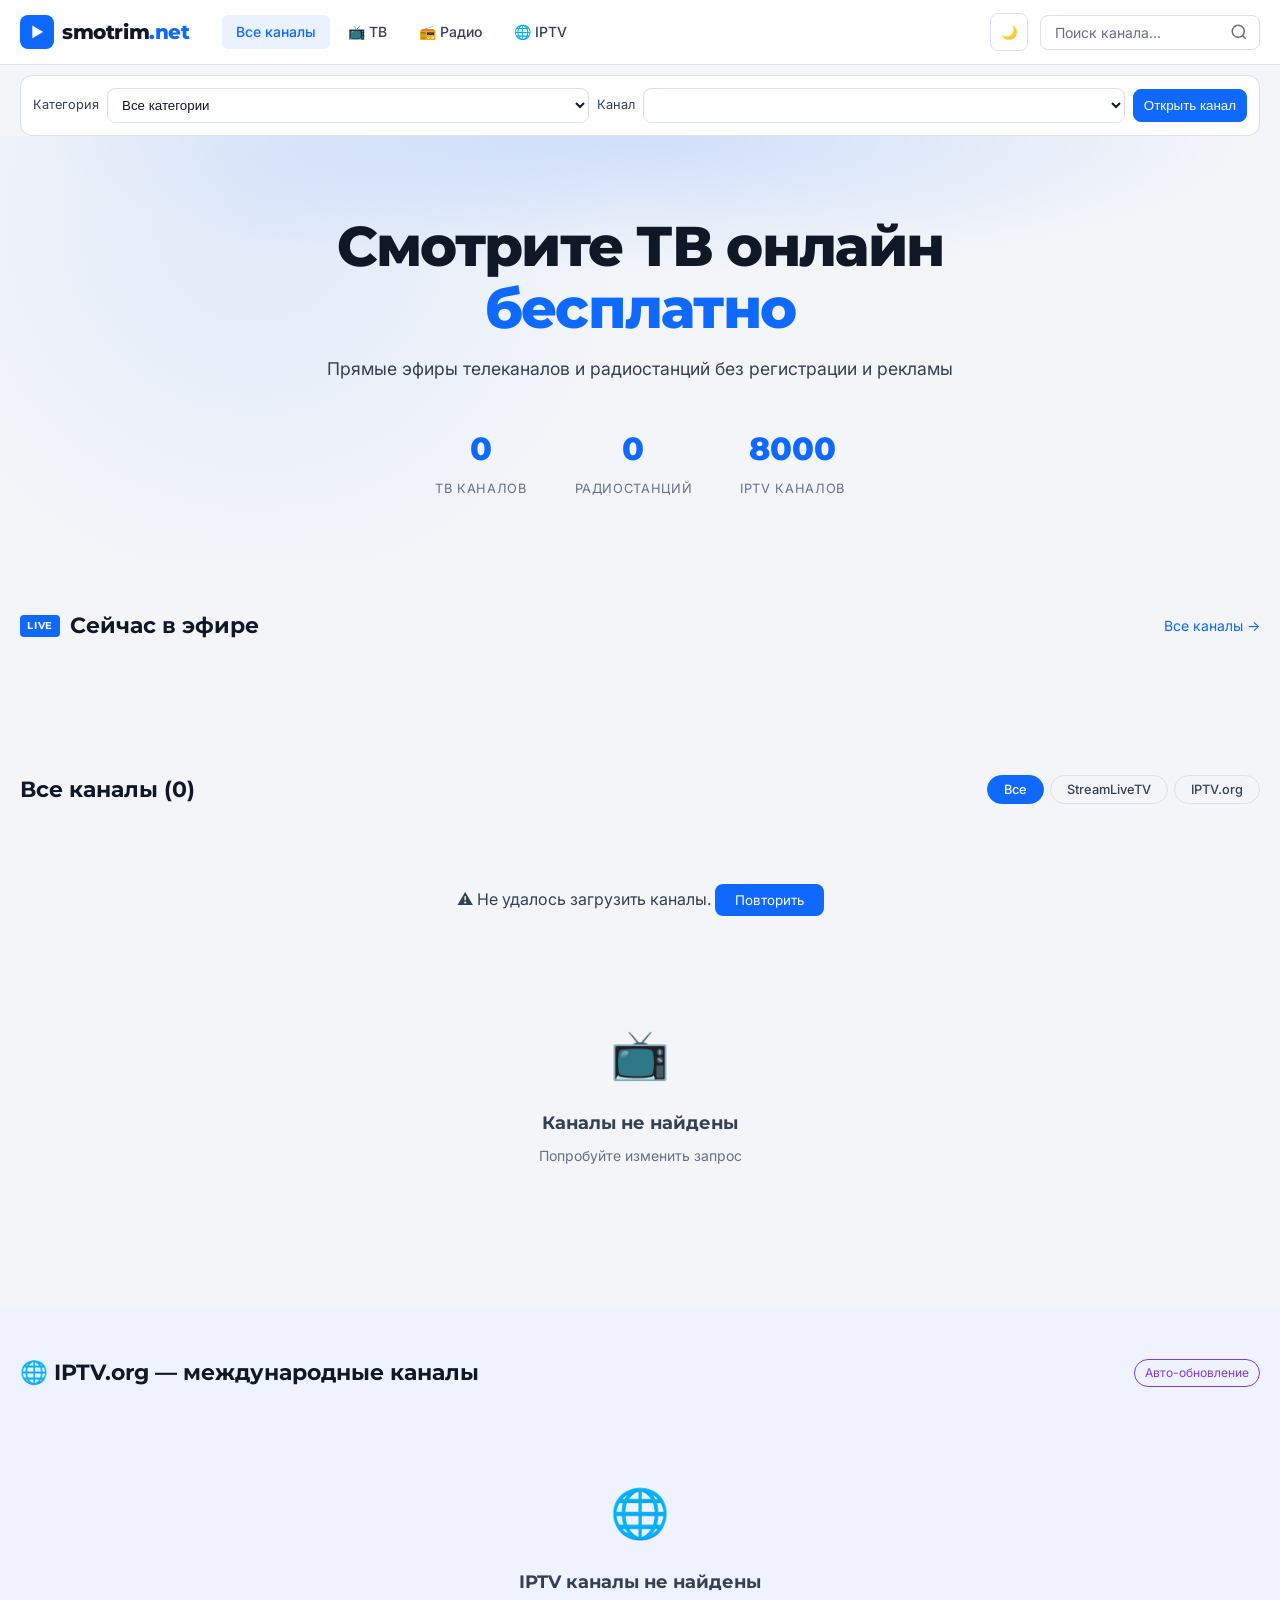
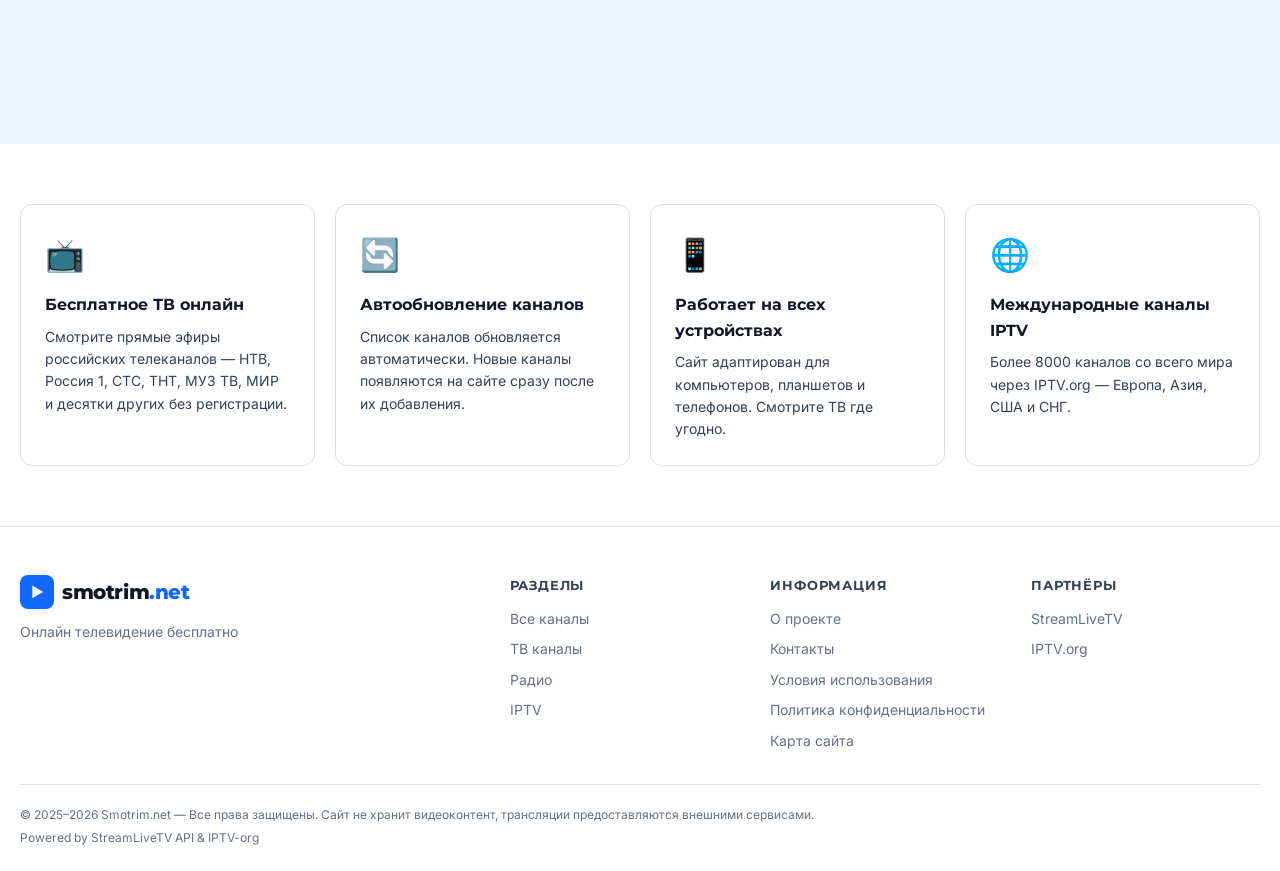
==== commit bcf2b874: "Add embed mode, favorites profile, mobile UX and SEO sitemap fixes" ====
--- a/index.html
+++ b/index.html
@@ -63,8 +63,8 @@
   <link rel="preconnect" href="https://fonts.googleapis.com">
   <link rel="preconnect" href="https://fonts.gstatic.com" crossorigin>
   <link href="https://fonts.googleapis.com/css2?family=Montserrat:wght@400;500;600;700;800&family=Inter:wght@300;400;500&display=swap" rel="stylesheet">
-  <link rel="stylesheet" href="css/style.css">
-  <link rel="icon" type="image/svg+xml" href="favicon.svg">
+  <link rel="stylesheet" href="/css/style.css">
+  <link rel="icon" type="image/svg+xml" href="/favicon.svg">
 </head>
 <body>
 
@@ -84,6 +84,7 @@
     </nav>
 
     <div class="header-right">
+      <button class="theme-toggle" id="theme-toggle" type="button" aria-label="Переключить тему">🌙</button>
       <div class="search-wrap">
         <input type="search" id="search-input" class="search-input" placeholder="Поиск канала..." autocomplete="off">
         <button class="search-btn" aria-label="Поиск">
@@ -96,6 +97,19 @@
     </div>
   </div>
 </header>
+
+<!-- QUICK CHANNEL CAROUSEL -->
+<section class="quick-picker-section">
+  <div class="container">
+    <div class="quick-picker">
+      <label for="category-select">Категория</label>
+      <select id="category-select" class="quick-select"></select>
+      <label for="channel-select">Канал</label>
+      <select id="channel-select" class="quick-select"></select>
+      <button id="open-selected-channel" class="quick-open-btn" type="button">Открыть канал</button>
+    </div>
+  </div>
+</section>
 
 <!-- HERO BANNER -->
 <section class="hero" id="hero">
@@ -169,11 +183,13 @@
     </div>
     <div class="player-body">
       <div class="player-frame-wrap" id="player-frame-wrap">
+        <div class="player-source-switcher" id="player-source-switcher" aria-label="Источник плеера"></div>
         <iframe id="player-iframe" src="" allowfullscreen allow="autoplay; fullscreen; picture-in-picture" frameborder="0" title="Прямой эфир"></iframe>
       </div>
       <div class="player-info" id="player-info">
         <p class="player-desc" id="player-desc"></p>
         <div class="player-meta" id="player-meta"></div>
+        <button class="player-fav-btn" id="player-fav-btn" type="button">☆ В избранное</button>
         <a class="player-fullpage-btn" id="player-fullpage-btn" href="#" target="_blank">
           ⛶ Открыть на полный экран
         </a>
@@ -264,6 +280,14 @@
   </div>
 </footer>
 
-<script src="js/app.js"></script>
+<nav class="mobile-nav" id="mobile-nav" aria-label="Мобильная навигация">
+  <a href="/" class="mobile-nav-link active" data-filter="all">🏠<span>Все</span></a>
+  <a href="/tv" class="mobile-nav-link" data-filter="tv">📺<span>ТВ</span></a>
+  <a href="/radio" class="mobile-nav-link" data-filter="radio">📻<span>Радио</span></a>
+  <a href="/iptv" class="mobile-nav-link" data-filter="iptv">🌐<span>IPTV</span></a>
+  <button class="mobile-nav-link" id="mobile-open-favorites" type="button">⭐<span>Избранное</span></button>
+</nav>
+
+<script src="/js/app.js"></script>
 </body>
 </html>
--- a/css/style.css
+++ b/css/style.css
@@ -26,6 +26,19 @@
   --font-body: 'Inter', sans-serif;
 }
 
+body[data-theme="dark"] {
+  --bg: #090f1c;
+  --bg2: #0e1627;
+  --bg3: #111b2f;
+  --surface: #111a2d;
+  --surface2: #17233b;
+  --border: #243653;
+  --text: #edf2ff;
+  --text2: #b4c1db;
+  --text3: #8ea0c4;
+  --shadow: 0 12px 40px rgba(0, 0, 0, 0.45);
+}
+
 *, *::before, *::after { box-sizing: border-box; margin: 0; padding: 0; }
 
 html { scroll-behavior: smooth; font-size: 16px; }
@@ -685,6 +698,36 @@
   background: #000;
 }
 
+.player-source-switcher {
+  position: absolute;
+  z-index: 3;
+  top: 10px;
+  left: 10px;
+  display: flex;
+  gap: 8px;
+}
+
+.player-source-btn {
+  border: 1px solid rgba(255,255,255,0.3);
+  background: rgba(15, 23, 42, 0.78);
+  color: #fff;
+  font-size: 0.72rem;
+  font-weight: 700;
+  border-radius: 999px;
+  padding: 6px 10px;
+  cursor: pointer;
+  transition: var(--transition);
+}
+
+.player-source-btn:hover {
+  border-color: rgba(255,255,255,0.7);
+}
+
+.player-source-btn.active {
+  background: var(--accent);
+  border-color: var(--accent);
+}
+
 .player-frame-wrap iframe {
   position: absolute;
   inset: 0;
@@ -731,6 +774,45 @@
   background: var(--accent);
   color: #fff;
   border-color: var(--accent);
+}
+
+.player-fav-btn {
+  display: inline-flex;
+  align-items: center;
+  justify-content: center;
+  margin-right: 8px;
+  padding: 8px 12px;
+  background: var(--surface2);
+  border: 1px solid var(--border);
+  border-radius: 8px;
+  color: var(--text2);
+  cursor: pointer;
+}
+
+.player-fav-btn.active {
+  background: #f59e0b;
+  color: #111;
+  border-color: #f59e0b;
+}
+
+.fav-btn {
+  position: absolute;
+  z-index: 5;
+  bottom: 8px;
+  right: 8px;
+  width: 30px;
+  height: 30px;
+  border-radius: 50%;
+  border: 1px solid rgba(255,255,255,0.4);
+  background: rgba(15, 23, 42, 0.68);
+  color: #fff;
+  cursor: pointer;
+}
+
+.fav-btn.active {
+  background: #f59e0b;
+  border-color: #f59e0b;
+  color: #111;
 }
 
 /* ===== ABOUT SECTION ===== */
@@ -890,6 +972,7 @@
   .player-overlay.open { padding-top: 0; align-items: stretch; }
   .player-modal { border-radius: 0; min-height: 100vh; }
   .filter-tabs { display: none; }
+  body { padding-bottom: 70px; }
 }
 
 @media (max-width: 480px) {
@@ -919,3 +1002,91 @@
 .player-modal {
   border: 1px solid var(--border);
 }
+
+.theme-toggle {
+  border: 1px solid var(--border);
+  background: var(--surface);
+  color: var(--text);
+  border-radius: 8px;
+  width: 38px;
+  height: 38px;
+  cursor: pointer;
+}
+
+.quick-picker-section {
+  padding: 10px 0 0;
+}
+
+.quick-picker {
+  display: grid;
+  grid-template-columns: auto 1fr auto 1fr auto;
+  gap: 8px;
+  align-items: center;
+  background: var(--surface);
+  border: 1px solid var(--border);
+  border-radius: 12px;
+  padding: 12px;
+}
+
+.quick-picker label {
+  font-size: 0.8rem;
+  color: var(--text2);
+}
+
+.quick-select,
+.quick-open-btn {
+  border: 1px solid var(--border);
+  background: var(--bg2);
+  color: var(--text);
+  border-radius: 8px;
+  padding: 8px 10px;
+}
+
+.quick-open-btn {
+  cursor: pointer;
+  background: var(--accent);
+  border-color: var(--accent);
+  color: #fff;
+}
+
+.mobile-nav {
+  position: fixed;
+  left: 0;
+  right: 0;
+  bottom: 0;
+  z-index: 120;
+  display: none;
+  background: color-mix(in srgb, var(--surface) 94%, transparent);
+  border-top: 1px solid var(--border);
+  backdrop-filter: blur(10px);
+}
+
+.mobile-nav-link {
+  flex: 1;
+  border: none;
+  border-right: 1px solid var(--border);
+  background: none;
+  color: var(--text2);
+  text-decoration: none;
+  min-height: 60px;
+  display: flex;
+  flex-direction: column;
+  align-items: center;
+  justify-content: center;
+  gap: 2px;
+  font-size: 0.72rem;
+}
+
+.mobile-nav-link.active {
+  color: var(--accent);
+  background: color-mix(in srgb, var(--accent) 12%, transparent);
+}
+
+@media (max-width: 768px) {
+  .quick-picker {
+    grid-template-columns: 1fr;
+  }
+  .mobile-nav {
+    display: flex;
+  }
+}
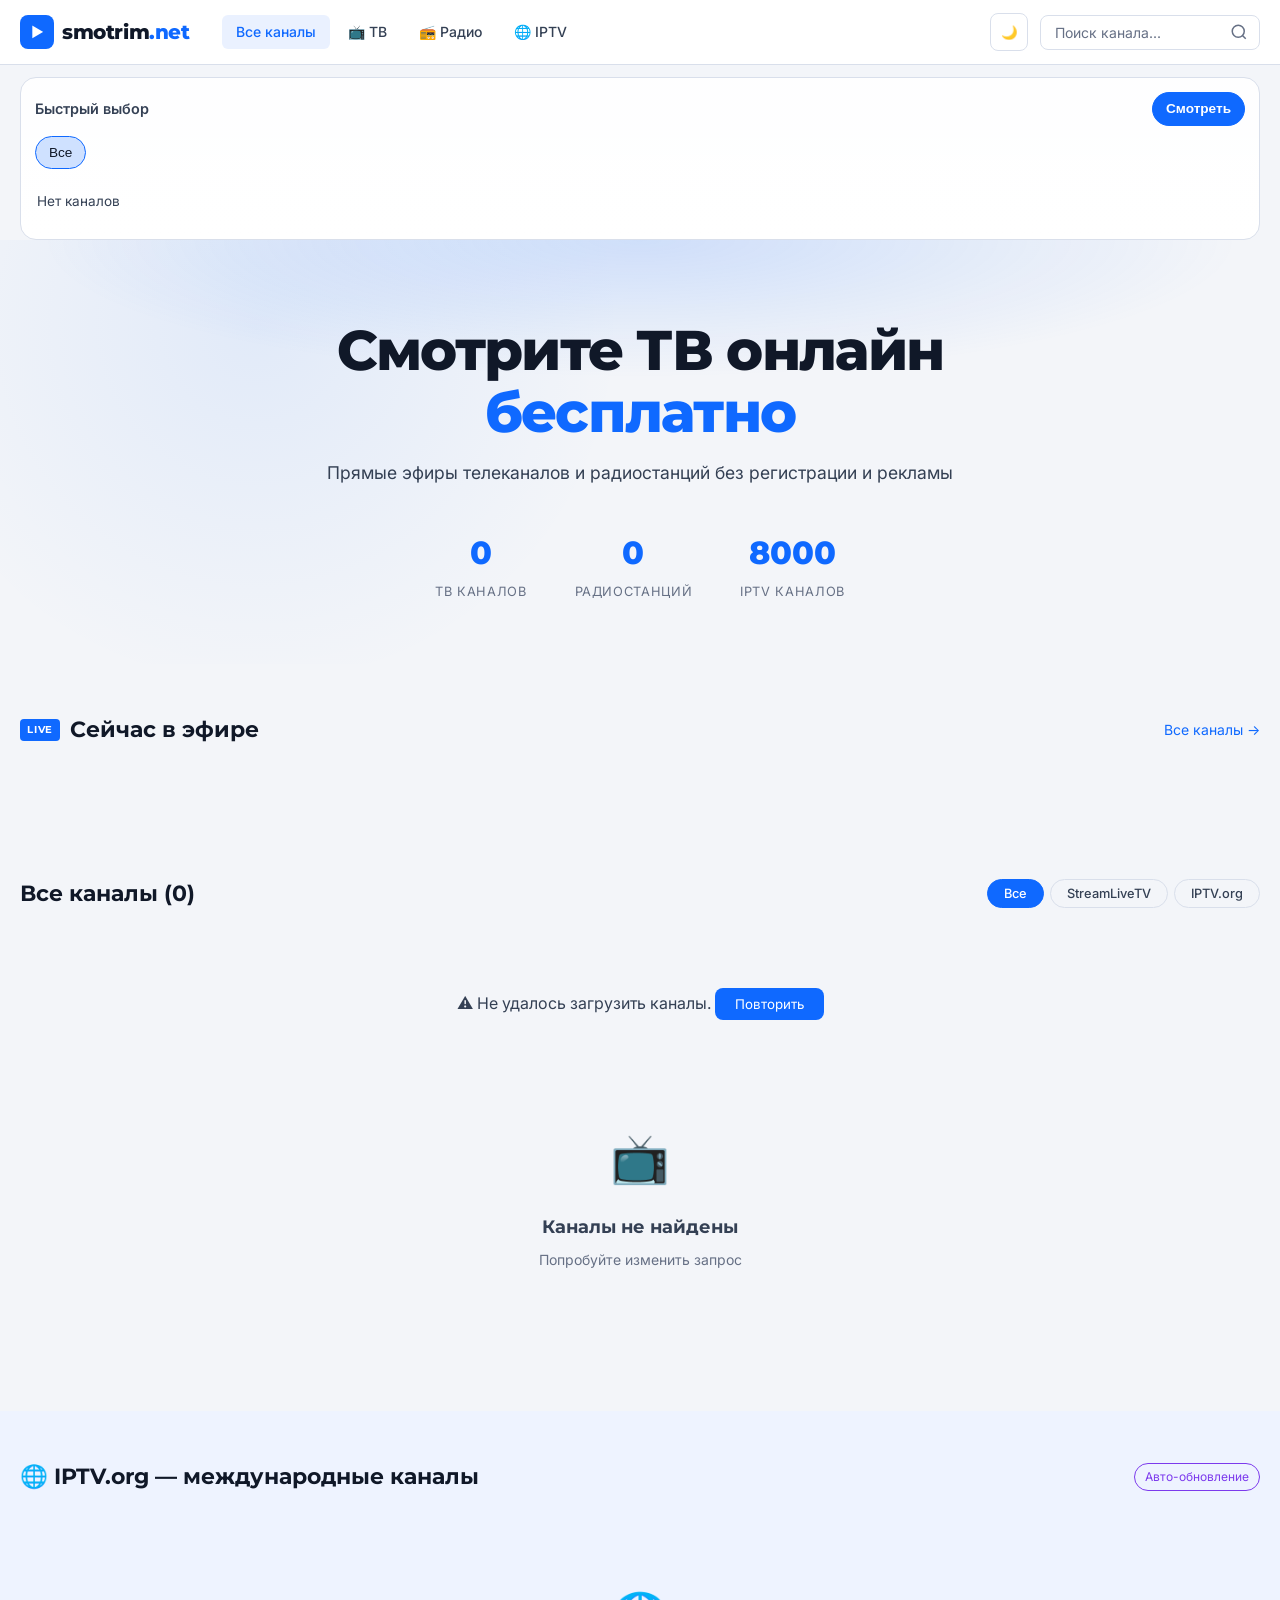
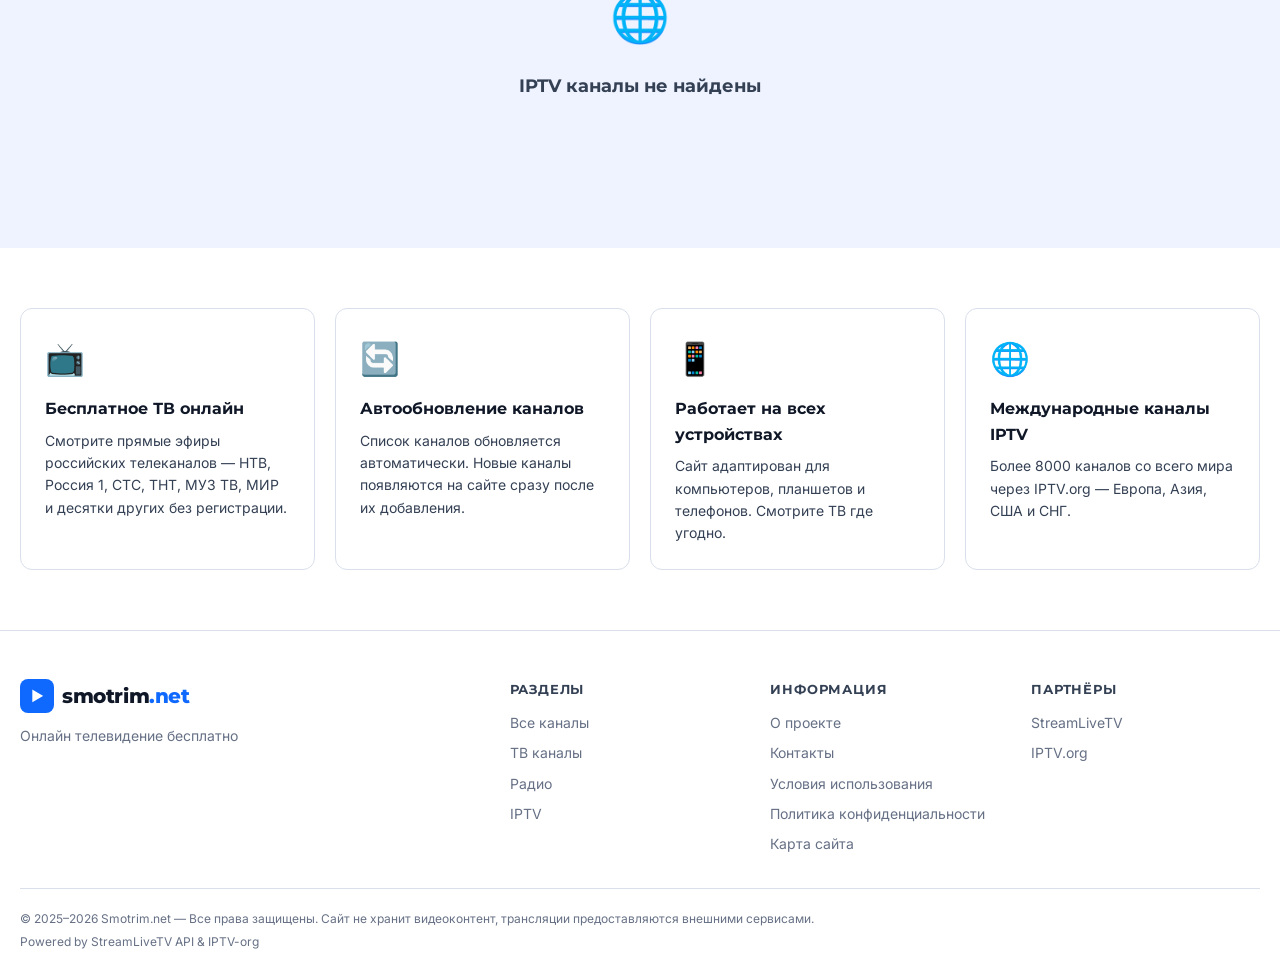
==== commit fd878021: "Redesign quick channel picker for chip-based UI" ====
--- a/index.html
+++ b/index.html
@@ -99,14 +99,15 @@
 </header>
 
 <!-- QUICK CHANNEL CAROUSEL -->
-<section class="quick-picker-section">
+<section class="quick-picker-section" aria-label="Быстрый выбор канала">
   <div class="container">
     <div class="quick-picker">
-      <label for="category-select">Категория</label>
-      <select id="category-select" class="quick-select"></select>
-      <label for="channel-select">Канал</label>
-      <select id="channel-select" class="quick-select"></select>
-      <button id="open-selected-channel" class="quick-open-btn" type="button">Открыть канал</button>
+      <div class="quick-picker-head">
+        <p class="quick-title">Быстрый выбор</p>
+        <button id="open-selected-channel" class="quick-open-btn" type="button">Смотреть</button>
+      </div>
+      <div class="quick-categories" id="category-select" role="tablist" aria-label="Категории каналов"></div>
+      <div class="quick-channels" id="channel-select" aria-label="Список каналов"></div>
     </div>
   </div>
 </section>
--- a/css/style.css
+++ b/css/style.css
@@ -1014,32 +1014,78 @@
 }
 
 .quick-picker-section {
-  padding: 10px 0 0;
+  padding: 12px 0 0;
 }
 
 .quick-picker {
-  display: grid;
-  grid-template-columns: auto 1fr auto 1fr auto;
+  background: linear-gradient(180deg, color-mix(in srgb, var(--surface) 92%, transparent), var(--surface));
+  border: 1px solid var(--border);
+  border-radius: 16px;
+  padding: 14px;
+  display: flex;
+  flex-direction: column;
+  gap: 10px;
+}
+
+.quick-picker-head {
+  display: flex;
+  align-items: center;
+  justify-content: space-between;
   gap: 8px;
-  align-items: center;
-  background: var(--surface);
-  border: 1px solid var(--border);
-  border-radius: 12px;
-  padding: 12px;
-}
-
-.quick-picker label {
-  font-size: 0.8rem;
-  color: var(--text2);
-}
-
-.quick-select,
+}
+
+.quick-title {
+  margin: 0;
+  color: var(--text2);
+  font-size: 0.9rem;
+  font-weight: 600;
+}
+
+.quick-categories,
+.quick-channels {
+  display: flex;
+  gap: 8px;
+  overflow-x: auto;
+  scrollbar-width: thin;
+  padding-bottom: 4px;
+}
+
+.quick-chip,
+.quick-channel-btn,
 .quick-open-btn {
   border: 1px solid var(--border);
   background: var(--bg2);
   color: var(--text);
-  border-radius: 8px;
-  padding: 8px 10px;
+  border-radius: 999px;
+  padding: 9px 13px;
+  font-size: 0.85rem;
+  line-height: 1;
+  white-space: nowrap;
+  transition: all .2s ease;
+}
+
+.quick-chip,
+.quick-channel-btn {
+  cursor: pointer;
+}
+
+.quick-chip:hover,
+.quick-channel-btn:hover {
+  border-color: color-mix(in srgb, var(--accent) 50%, var(--border));
+}
+
+.quick-chip.active,
+.quick-channel-btn.active {
+  border-color: var(--accent);
+  background: color-mix(in srgb, var(--accent) 20%, var(--bg2));
+  color: var(--text);
+}
+
+
+.quick-channel-empty {
+  color: var(--text2);
+  font-size: 0.85rem;
+  padding: 8px 2px;
 }
 
 .quick-open-btn {
@@ -1047,9 +1093,16 @@
   background: var(--accent);
   border-color: var(--accent);
   color: #fff;
+  font-weight: 600;
+}
+
+.quick-open-btn:hover {
+  transform: translateY(-1px);
+  filter: brightness(1.05);
 }
 
 .mobile-nav {
+
   position: fixed;
   left: 0;
   right: 0;
@@ -1084,8 +1137,21 @@
 
 @media (max-width: 768px) {
   .quick-picker {
-    grid-template-columns: 1fr;
+    padding: 12px;
+    gap: 9px;
   }
+
+  .quick-picker-head {
+    align-items: stretch;
+    flex-direction: column;
+  }
+
+  .quick-open-btn {
+    width: 100%;
+    justify-content: center;
+    min-height: 40px;
+  }
+
   .mobile-nav {
     display: flex;
   }
